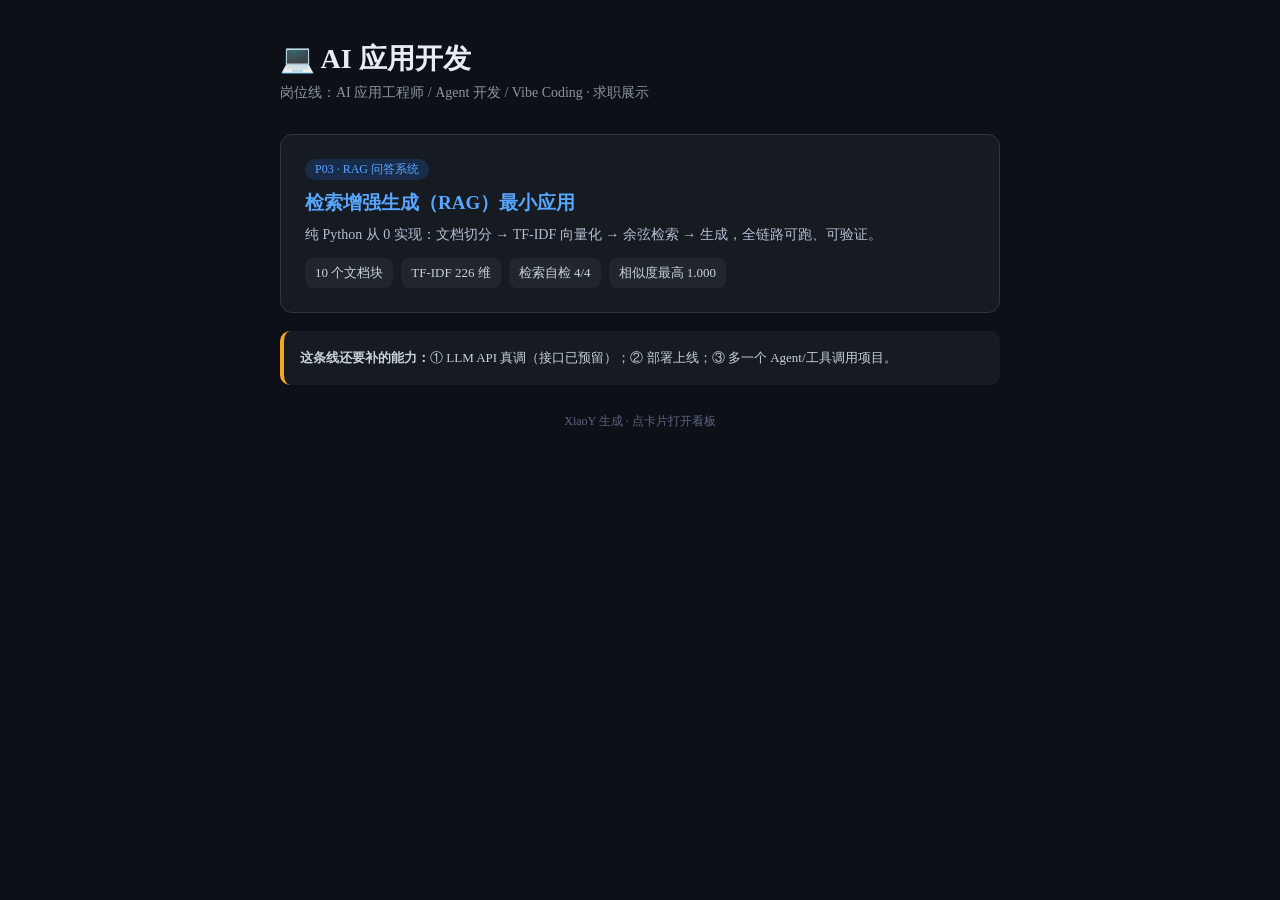
==== XM/AI应用开发/01-展示/index.html @ b3333fc2 "feat: XM02JD 求职技能补强项目（GEO运营+AI获客+RAG问答，含可视化看板）" ====
<!DOCTYPE html>
<html lang="zh-CN">
<head><meta charset="UTF-8"><meta name="viewport" content="width=device-width, initial-scale=1.0">
<title>AI应用开发 · 展示首页</title>
<style>
*{margin:0;padding:0;box-sizing:border-box}
body{font-family:'Segoe UI','Microsoft YaHei';background:#0d1117;color:#e6edf3;padding:40px 24px}
.wrap{max-width:720px;margin:0 auto}
h1{font-size:28px;margin-bottom:6px}
.sub{color:#8b949e;font-size:14px;margin-bottom:32px}
.card{display:block;background:#161b22;border:1px solid #30363d;border-radius:12px;padding:24px;text-decoration:none;color:inherit;transition:.2s}
.card:hover{border-color:#58a6ff;transform:translateY(-2px)}
.card h2{font-size:19px;margin-bottom:8px;color:#58a6ff}
.card p{font-size:14px;color:#b6bdd2;line-height:1.6}
.tag{display:inline-block;background:#1f6feb33;color:#58a6ff;border-radius:20px;padding:2px 10px;font-size:12px;margin-bottom:10px}
.nums{display:flex;flex-wrap:wrap;gap:8px;margin-top:12px}
.num{background:#21262d;border-radius:8px;padding:6px 10px;font-size:13px;color:#c9d1d9}
.note{background:#161b22;border-left:4px solid #f5a623;border-radius:10px;padding:16px;font-size:13px;color:#c9d1d9;line-height:1.7;margin-top:18px}
.foot{text-align:center;color:#5d6480;font-size:12px;margin-top:28px}
</style></head>
<body><div class="wrap">
<h1>💻 AI 应用开发</h1>
<div class="sub">岗位线：AI 应用工程师 / Agent 开发 / Vibe Coding · 求职展示</div>

<a class="card" href="../02-项目/P03-RAG问答/dashboard.html">
  <span class="tag">P03 · RAG 问答系统</span>
  <h2>检索增强生成（RAG）最小应用</h2>
  <p>纯 Python 从 0 实现：文档切分 → TF-IDF 向量化 → 余弦检索 → 生成，全链路可跑、可验证。</p>
  <div class="nums">
    <span class="num">10 个文档块</span>
    <span class="num">TF-IDF 226 维</span>
    <span class="num">检索自检 4/4</span>
    <span class="num">相似度最高 1.000</span>
  </div>
</a>

<div class="note"><b>这条线还要补的能力：</b>① LLM API 真调（接口已预留）；② 部署上线；③ 多一个 Agent/工具调用项目。</div>
<div class="foot">XiaoY 生成 · 点卡片打开看板</div>
</div></body></html>
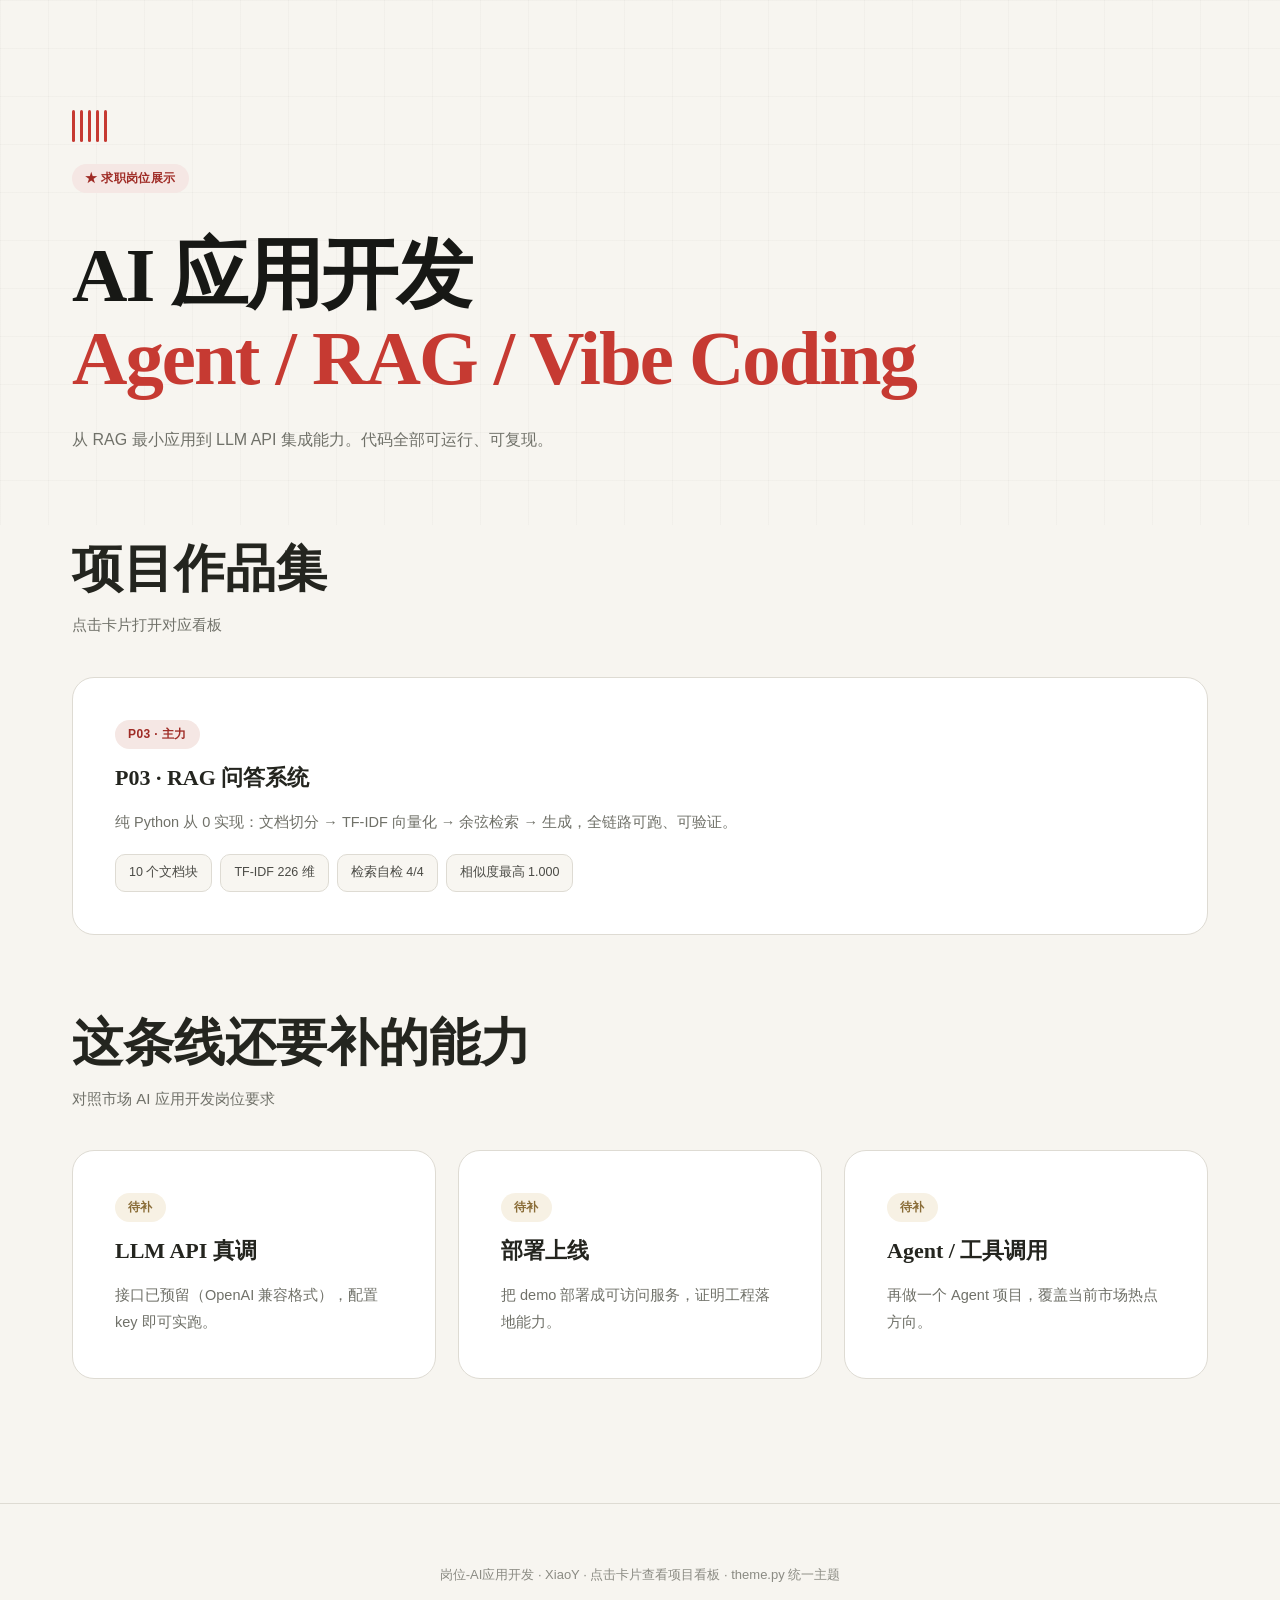
==== commit 61f3d8d0: "feat: 学习沉淀 + 视觉融合重构（v2） 新增学习工作区： - XM/RAE查看网页/  面试帝网站深度拆解（25 keyframes + 10 交互 + 渲染验证 + 可复用模板） - XM/" ====
--- a/XM/AI应用开发/01-展示/index.html
+++ b/XM/AI应用开发/01-展示/index.html
@@ -1,39 +1,232 @@
 <!DOCTYPE html>
 <html lang="zh-CN">
-<head><meta charset="UTF-8"><meta name="viewport" content="width=device-width, initial-scale=1.0">
-<title>AI应用开发 · 展示首页</title>
+<head>
+<meta charset="UTF-8">
+<meta name="viewport" content="width=device-width, initial-scale=1.0">
+<title>AI应用开发 · 岗位展示</title>
 <style>
+:root{
+  --bg:#f7f5f0;--surface:#fff;--surface-alt:#f8f6f1;
+  --ink:#171815;--ink-soft:#24251f;--muted:#707169;--line:#dedbd3;
+  --red:#c63a32;--red-dark:#9f2b25;--soft-red:#f5e7e4;--gold:#b89858;--dark:#1d1e1b;
+  --serif:"Songti SC","STSong","Noto Serif CJK SC",serif;
+  --sans:"PingFang SC","Microsoft YaHei",sans-serif;
+  --ease:cubic-bezier(.2,.8,.2,1);
+  --radius:22px;
+}
 *{margin:0;padding:0;box-sizing:border-box}
-body{font-family:'Segoe UI','Microsoft YaHei';background:#0d1117;color:#e6edf3;padding:40px 24px}
-.wrap{max-width:720px;margin:0 auto}
-h1{font-size:28px;margin-bottom:6px}
-.sub{color:#8b949e;font-size:14px;margin-bottom:32px}
-.card{display:block;background:#161b22;border:1px solid #30363d;border-radius:12px;padding:24px;text-decoration:none;color:inherit;transition:.2s}
-.card:hover{border-color:#58a6ff;transform:translateY(-2px)}
-.card h2{font-size:19px;margin-bottom:8px;color:#58a6ff}
-.card p{font-size:14px;color:#b6bdd2;line-height:1.6}
-.tag{display:inline-block;background:#1f6feb33;color:#58a6ff;border-radius:20px;padding:2px 10px;font-size:12px;margin-bottom:10px}
-.nums{display:flex;flex-wrap:wrap;gap:8px;margin-top:12px}
-.num{background:#21262d;border-radius:8px;padding:6px 10px;font-size:13px;color:#c9d1d9}
-.note{background:#161b22;border-left:4px solid #f5a623;border-radius:10px;padding:16px;font-size:13px;color:#c9d1d9;line-height:1.7;margin-top:18px}
-.foot{text-align:center;color:#5d6480;font-size:12px;margin-top:28px}
-</style></head>
-<body><div class="wrap">
-<h1>💻 AI 应用开发</h1>
-<div class="sub">岗位线：AI 应用工程师 / Agent 开发 / Vibe Coding · 求职展示</div>
-
-<a class="card" href="../02-项目/P03-RAG问答/dashboard.html">
-  <span class="tag">P03 · RAG 问答系统</span>
-  <h2>检索增强生成（RAG）最小应用</h2>
-  <p>纯 Python 从 0 实现：文档切分 → TF-IDF 向量化 → 余弦检索 → 生成，全链路可跑、可验证。</p>
-  <div class="nums">
-    <span class="num">10 个文档块</span>
-    <span class="num">TF-IDF 226 维</span>
-    <span class="num">检索自检 4/4</span>
-    <span class="num">相似度最高 1.000</span>
+body{background:var(--bg);color:var(--ink);font-family:var(--sans);line-height:1.75;font-size:15px}
+
+/* 进度条 —— scaleX（学自面试帝）*/
+.progress{position:fixed;top:0;left:0;height:3px;width:100%;transform:scaleX(0);
+  transform-origin:0 50%;background:linear-gradient(90deg,var(--red),var(--gold));z-index:100}
+
+/* 滚动渐显 —— cubic-bezier(.2,.8,.2,1) 快出慢入 */
+.reveal{opacity:0;transform:translateY(22px);
+  transition:opacity .65s var(--ease),transform .65s var(--ease);transition-delay:var(--d,0s)}
+.reveal.is-visible{opacity:1;transform:none}
+
+.wrap{max-width:1200px;margin:0 auto;padding:0 32px}
+
+/* 标题 —— 面试帝大字（clamp 到 82px）*/
+h1{font-family:var(--serif);font-size:clamp(46px,6vw,82px);line-height:1.08;
+  letter-spacing:-2px;margin:24px 0;font-weight:750}
+h1 em{color:var(--red);font-style:normal}
+h2{font-family:var(--serif);font-size:clamp(30px,4vw,52px);line-height:1.25;
+  letter-spacing:normal;margin:12px 0 11px;color:var(--ink-soft);text-wrap:balance}
+h2 em{color:var(--red);font-style:normal}
+.sub{color:var(--muted);font-size:15px;margin-bottom:38px;max-width:680px}
+
+/* Hero —— 网格背景（面试帝 48px 方格）*/
+.hero{padding:110px 0 70px;position:relative;overflow:hidden;
+  background-image:linear-gradient(rgba(36,35,31,.024) 1px,transparent 1px),
+                   linear-gradient(90deg,rgba(36,35,31,.024) 1px,transparent 1px);
+  background-size:48px 48px}
+.hero-inner{max-width:1200px;margin:0 auto;padding:0 32px;position:relative}
+.hero p.lead{color:var(--muted);font-size:16px;max-width:640px;line-height:1.9;margin-top:8px}
+
+/* 声波（面试帝组件）*/
+.wave{display:flex;gap:5px;align-items:center;height:32px;margin-bottom:22px}
+.wave i{width:3px;height:100%;background:var(--red);border-radius:2px;
+  animation:wave 1.2s ease-in-out infinite;animation-delay:calc(var(--i)*.1s)}
+@keyframes wave{0%,100%{transform:scaleY(.3)}50%{transform:scaleY(1)}}
+
+/* KPI 卡片 —— 大圆角 + 大内边距 */
+.kpis{display:grid;grid-template-columns:repeat(auto-fit,minmax(170px,1fr));gap:20px;margin-bottom:52px}
+.kpi{background:var(--surface);border:1px solid var(--line);border-radius:var(--radius);
+  padding:32px 24px;text-align:center;position:relative;overflow:hidden;
+  transition:transform .3s var(--ease),box-shadow .3s,border-color .3s}
+.kpi:hover{transform:translateY(-6px);box-shadow:0 14px 40px rgba(27,28,25,.07);border-color:var(--red)}
+.kpi-v{font-family:var(--serif);font-size:clamp(34px,4vw,46px);font-weight:750;
+  color:var(--red);line-height:1.1;letter-spacing:-1px}
+.kpi-l{font-size:13px;color:var(--muted);margin-top:10px}
+
+/* 卡片 —— 22px 圆角 + 42px 内边距（面试帝参数）*/
+.grid{display:grid;grid-template-columns:repeat(auto-fit,minmax(280px,1fr));gap:22px}
+.grid-2{grid-template-columns:repeat(auto-fit,minmax(360px,1fr))}
+.card{background:var(--surface);border:1px solid var(--line);border-radius:var(--radius);
+  padding:42px;position:relative;overflow:hidden;
+  transition:transform .3s var(--ease),border-color .3s,box-shadow .3s}
+.card:hover{transform:translateY(-6px);border-color:var(--red);box-shadow:0 16px 44px rgba(27,28,25,.08)}
+.card h3{font-family:var(--serif);font-size:22px;margin:10px 0 12px;color:var(--ink-soft);font-weight:700}
+.card p{font-size:14.5px;color:var(--muted);line-height:1.85}
+
+section{padding:100px 0}
+section.tight{padding:64px 0}
+
+/* 条形图 */
+.bar-row{display:flex;align-items:center;margin-bottom:14px}
+.bar-label{width:120px;font-size:14px;color:var(--muted);flex-shrink:0}
+.bar-track{flex:1;height:22px;background:#edeae4;border-radius:11px;overflow:hidden}
+.bar-fill{height:100%;border-radius:11px;transition:width 1s var(--ease)}
+.bar-val{width:90px;text-align:right;font-size:13px;color:var(--muted)}
+
+/* 表格 —— 大圆角 + 宽松间距 */
+table{width:100%;border-collapse:collapse;font-size:14px;background:var(--surface);
+  border-radius:var(--radius);overflow:hidden;border:1px solid var(--line)}
+th{text-align:left;padding:16px 22px;background:var(--surface-alt);color:#4a4a45;
+  font-weight:600;border-bottom:1px solid var(--line);font-size:13.5px}
+td{padding:15px 22px;border-bottom:1px solid #f0ede7;color:#3a3a35}
+tr:last-child td{border-bottom:none}
+tr:hover td{background:#faf9f6}
+.up{color:#3f8f52;font-weight:600} .down{color:#c63a32;font-weight:600}
+
+/* 深色区块 */
+.dark{background:var(--dark);color:#f7f5f0;padding:90px 0;margin:20px 0}
+.dark h2{color:#f7f5f0}
+.dark .sub{color:#9a9b93}
+.dark-kpis{display:grid;grid-template-columns:repeat(auto-fit,minmax(180px,1fr));gap:32px;text-align:center}
+.dark-v{font-family:var(--serif);font-size:clamp(34px,4vw,50px);color:var(--red);
+  font-weight:750;letter-spacing:-1px}
+.dark-l{font-size:13px;color:#9a9b93;margin-top:8px}
+
+/* 漏斗 */
+.funnel-row{display:flex;justify-content:space-between;align-items:center;
+  padding:15px 22px;border-bottom:1px solid #f0ede7;font-size:14.5px}
+.funnel-row:last-child{border-bottom:none}
+.funnel-rate{color:var(--red);font-weight:600;font-size:13.5px}
+
+/* 提示块 */
+.note{background:var(--surface);border-left:4px solid var(--gold);border-radius:var(--radius);
+  padding:28px 34px;font-size:14.5px;line-height:1.9;border:1px solid var(--line);border-left-width:4px}
+.note code{background:var(--soft-red);color:var(--red-dark);padding:3px 9px;border-radius:6px;
+  font-family:monospace;font-size:13px}
+.note b{color:var(--red-dark)}
+
+/* 标签 */
+.tag{display:inline-block;font-size:12px;padding:4px 13px;border-radius:999px;
+  font-weight:600;letter-spacing:.4px}
+.t-red{background:var(--soft-red);color:var(--red-dark)}
+.t-gold{background:#f7f1e4;color:#8a6d38}
+.t-green{background:#eaf4ec;color:#3f8f52}
+.t-blue{background:#e8f0f8;color:#3a6b99}
+.t-gray{background:#f0ede7;color:#6b6b64}
+
+/* 数字标签 */
+.nums{margin-top:18px;display:flex;flex-wrap:wrap;gap:8px}
+.num{background:var(--surface-alt);border:1px solid var(--line);border-radius:10px;
+  padding:7px 13px;font-size:12.5px;color:#4a4a45}
+
+/* 链接卡片 */
+a.card{text-decoration:none;color:inherit;display:block}
+a.card:hover h3{color:var(--red)}
+
+footer{padding:60px 0;text-align:center;color:#8b8b83;font-size:13px;
+  border-top:1px solid var(--line);margin-top:60px}
+
+/* 无障碍 */
+@media (prefers-reduced-motion:reduce){
+  .reveal{opacity:1;transform:none;transition:none}
+  .wave i{animation:none}
+  .bar-fill{transition:none}
+  .kpi,.card{transition:none}
+}
+@media (max-width:980px){
+  .card{padding:32px}
+  section{padding:72px 0}
+}
+@media (max-width:620px){
+  .wrap,.hero-inner{padding:0 20px}
+  .card{padding:26px}
+  .kpis{gap:14px}
+}
+</style>
+<noscript><style>.reveal{opacity:1!important;transform:none!important}.bar-fill{width:auto!important}</style></noscript>
+</head>
+<body>
+<div class="progress" data-progress></div>
+<header class="hero">
+  <div class="hero-inner">
+    <div class="wave" aria-hidden="true"><i style=--i:0></i><i style=--i:1></i><i style=--i:2></i><i style=--i:3></i><i style=--i:4></i></div><p class="tag t-red" style="margin-bottom:18px">★ 求职岗位展示</p>
+    <h1 class="reveal">AI 应用开发<br><em>Agent / RAG / Vibe Coding</em></h1>
+    <p class="lead reveal" style="--d:0.12s">从 RAG 最小应用到 LLM API 集成能力。代码全部可运行、可复现。</p>
   </div>
-</a>
-
-<div class="note"><b>这条线还要补的能力：</b>① LLM API 真调（接口已预留）；② 部署上线；③ 多一个 Agent/工具调用项目。</div>
-<div class="foot">XiaoY 生成 · 点卡片打开看板</div>
-</div></body></html>+</header>
+<section class="wrap " style="padding-left:32px;padding-right:32px;max-width:1200px;margin:0 auto">
+  <h2 class="reveal">项目作品集</h2>
+  <p class="sub reveal" style="--d:0.08s">点击卡片打开对应看板</p>
+  <div class="grid grid-2">
+  <a class="card reveal" href="../02-项目/P03-RAG问答/dashboard.html"><span class="tag t-red">P03 · 主力</span><h3>P03 · RAG 问答系统</h3><p>纯 Python 从 0 实现：文档切分 → TF-IDF 向量化 → 余弦检索 → 生成，全链路可跑、可验证。</p><div class="nums"><span class="num">10 个文档块</span><span class="num">TF-IDF 226 维</span><span class="num">检索自检 4/4</span><span class="num">相似度最高 1.000</span></div></a>
+</div>
+</section><section class="wrap tight" style="padding-left:32px;padding-right:32px;max-width:1200px;margin:0 auto">
+  <h2 class="reveal">这条线还要补的能力</h2>
+  <p class="sub reveal" style="--d:0.08s">对照市场 AI 应用开发岗位要求</p>
+  <div class="grid">
+  <div class="card reveal"><span class="tag t-gold">待补</span><h3>LLM API 真调</h3><p>接口已预留（OpenAI 兼容格式），配置 key 即可实跑。</p></div>
+  <div class="card reveal" style="--d:0.08s"><span class="tag t-gold">待补</span><h3>部署上线</h3><p>把 demo 部署成可访问服务，证明工程落地能力。</p></div>
+  <div class="card reveal" style="--d:0.16s"><span class="tag t-gold">待补</span><h3>Agent / 工具调用</h3><p>再做一个 Agent 项目，覆盖当前市场热点方向。</p></div>
+</div>
+</section>
+<footer>岗位-AI应用开发 · XiaoY · 点击卡片查看项目看板 · theme.py 统一主题</footer>
+<script>
+(function(){
+  var reduced=window.matchMedia('(prefers-reduced-motion: reduce)').matches;
+
+  // 滚动渐显（面试帝：threshold .16 + 触发后 unobserve）
+  var io=new IntersectionObserver(function(es){
+    es.forEach(function(e){if(e.isIntersecting){e.target.classList.add('is-visible');io.unobserve(e.target)}})
+  },{threshold:0.16});
+  document.querySelectorAll('.reveal').forEach(function(el){io.observe(el)});
+
+  // 进度条
+  var pb=document.querySelector('[data-progress]');
+  var onScroll=function(){
+    if(!pb)return;
+    var el=document.documentElement,total=el.scrollHeight-el.clientHeight;
+    pb.style.transform='scaleX('+(total>0?window.scrollY/total:0)+')';
+  };
+  window.addEventListener('scroll',onScroll,{passive:true});onScroll();
+
+  // 数字滚动（easeOutCubic；HTML 初始值为终值，JS 失效也能看）
+  var animate=function(el){
+    var target=Number(el.dataset.count||0);
+    if(reduced||!target){el.textContent=String(target);return}
+    el.textContent='0';
+    var t0=performance.now();
+    var tick=function(now){
+      var p=Math.min(1,(now-t0)/1100);
+      el.textContent=String(Math.round(target*(1-Math.pow(1-p,3))));
+      if(p<1)requestAnimationFrame(tick);
+    };
+    requestAnimationFrame(tick);
+  };
+  var cio=new IntersectionObserver(function(es){
+    es.forEach(function(e){if(e.isIntersecting){animate(e.target);cio.unobserve(e.target)}})
+  },{threshold:0.6});
+  document.querySelectorAll('[data-count]').forEach(function(el){cio.observe(el)});
+
+  // 条形图进场
+  if(!reduced){
+    document.querySelectorAll('.bar-fill[data-w]').forEach(function(el){
+      var w=el.dataset.w;el.style.width='0%';
+      var bio=new IntersectionObserver(function(es){
+        es.forEach(function(e){if(e.isIntersecting){
+          setTimeout(function(){el.style.width=w+'%'},120);bio.unobserve(e.target)}})
+      },{threshold:0.3});
+      bio.observe(el);
+    });
+  }
+})();
+</script>
+</body>
+</html>
